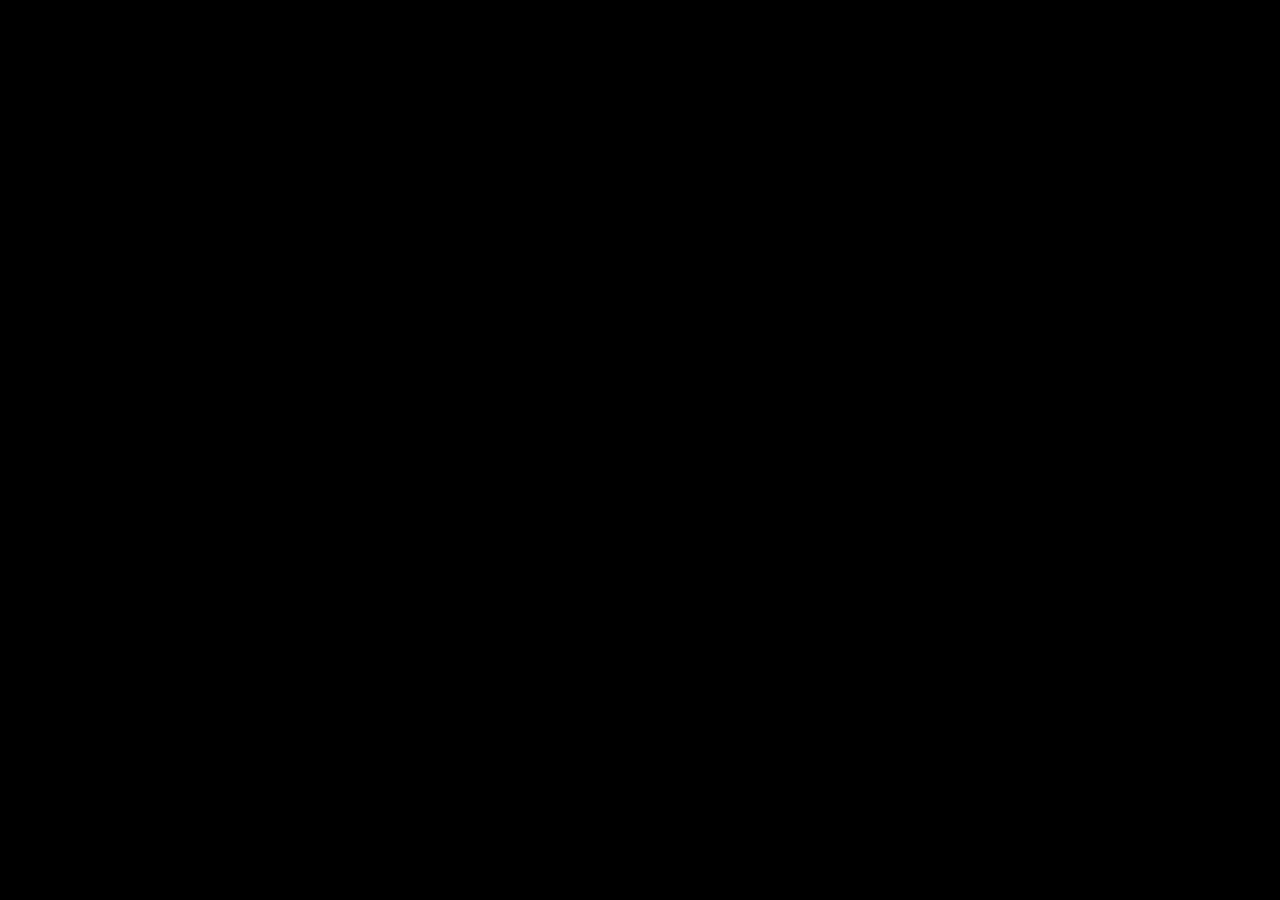
==== p5Dumpster/port_03/index.html @ b01e406e "Port no.3, 16:9" ====
<!DOCTYPE html>
<html lang="en">
  <head>
    <script src="https://cdn.jsdelivr.net/npm/p5@1.11.11/lib/p5.js"></script>

    <!-- constants first -->
    <script src="dumpster_constants.js"></script>

    <!-- text-loading infrastructure -->
    <script src="vocab.js"></script>
    <script src="catalog.js"></script>
    <script src="loader.js"></script>

    <!-- data model -->
    <script src="histogram_color_scheme.js"></script>
    <script src="knower_of_selections.js"></script>
    <script src="breakup.js"></script>
    <script src="breakup_manager.js"></script>

    <!-- visual classes -->
    <script src="pixel_indexer.js"></script>
    <script src="heart.js"></script>
    <script src="heart_manager.js"></script>
    <script src="paragraph.js"></script>
    <script src="paragraph_balloon.js"></script>
    <script src="paragraph_balloon_manager.js"></script>
    <script src="heart_balloon_connector.js"></script>
    <script src="pixel_view.js"></script>
    <script src="dumpster_histogram.js"></script>
    <script src="help_displayer.js"></script>

    <!-- main sketch -->
    <script src="sketch.js"></script>

    <link rel="stylesheet" type="text/css" href="style.css">
    <meta charset="utf-8" />
  </head>
  <body>
    <main>
    </main>
  </body>
</html>
---- p5Dumpster/port_03/style.css ----
html, body {
  margin: 0;
  padding: 0;
  width: 100%;
  height: 100%;
  background: #000;
  overflow: hidden;
}

main {
  display: flex;
  justify-content: center;
  align-items: center;
  width: 100vw;
  height: 100vh;
}

canvas {
  display: block;
}
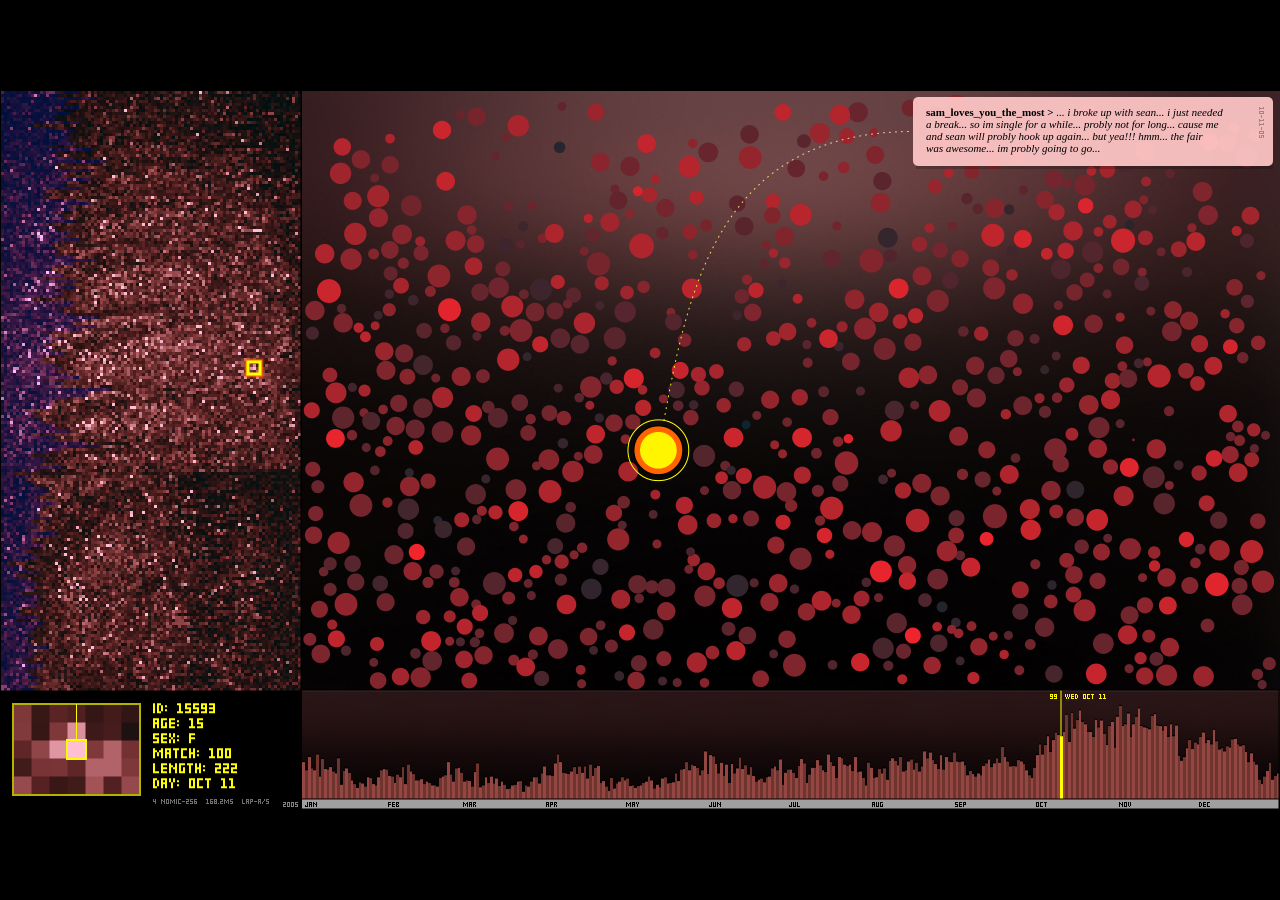
==== commit 912ce498: "swap in min" ====
--- a/p5Dumpster/port_03/index.html
+++ b/p5Dumpster/port_03/index.html
@@ -1,7 +1,8 @@
 <!DOCTYPE html>
 <html lang="en">
   <head>
-    <script src="https://cdn.jsdelivr.net/npm/p5@1.11.11/lib/p5.js"></script>
+    <script src="p5.min.js"></script>
+    <!-- <script src="https://cdn.jsdelivr.net/npm/p5@1.11.11/lib/p5.js"></script> -->
 
     <!-- constants first -->
     <script src="dumpster_constants.js"></script>
@@ -15,6 +16,7 @@
     <script src="histogram_color_scheme.js"></script>
     <script src="knower_of_selections.js"></script>
     <script src="breakup.js"></script>
+    <script src="similarity_providers.js"></script>
     <script src="breakup_manager.js"></script>
 
     <!-- visual classes -->
